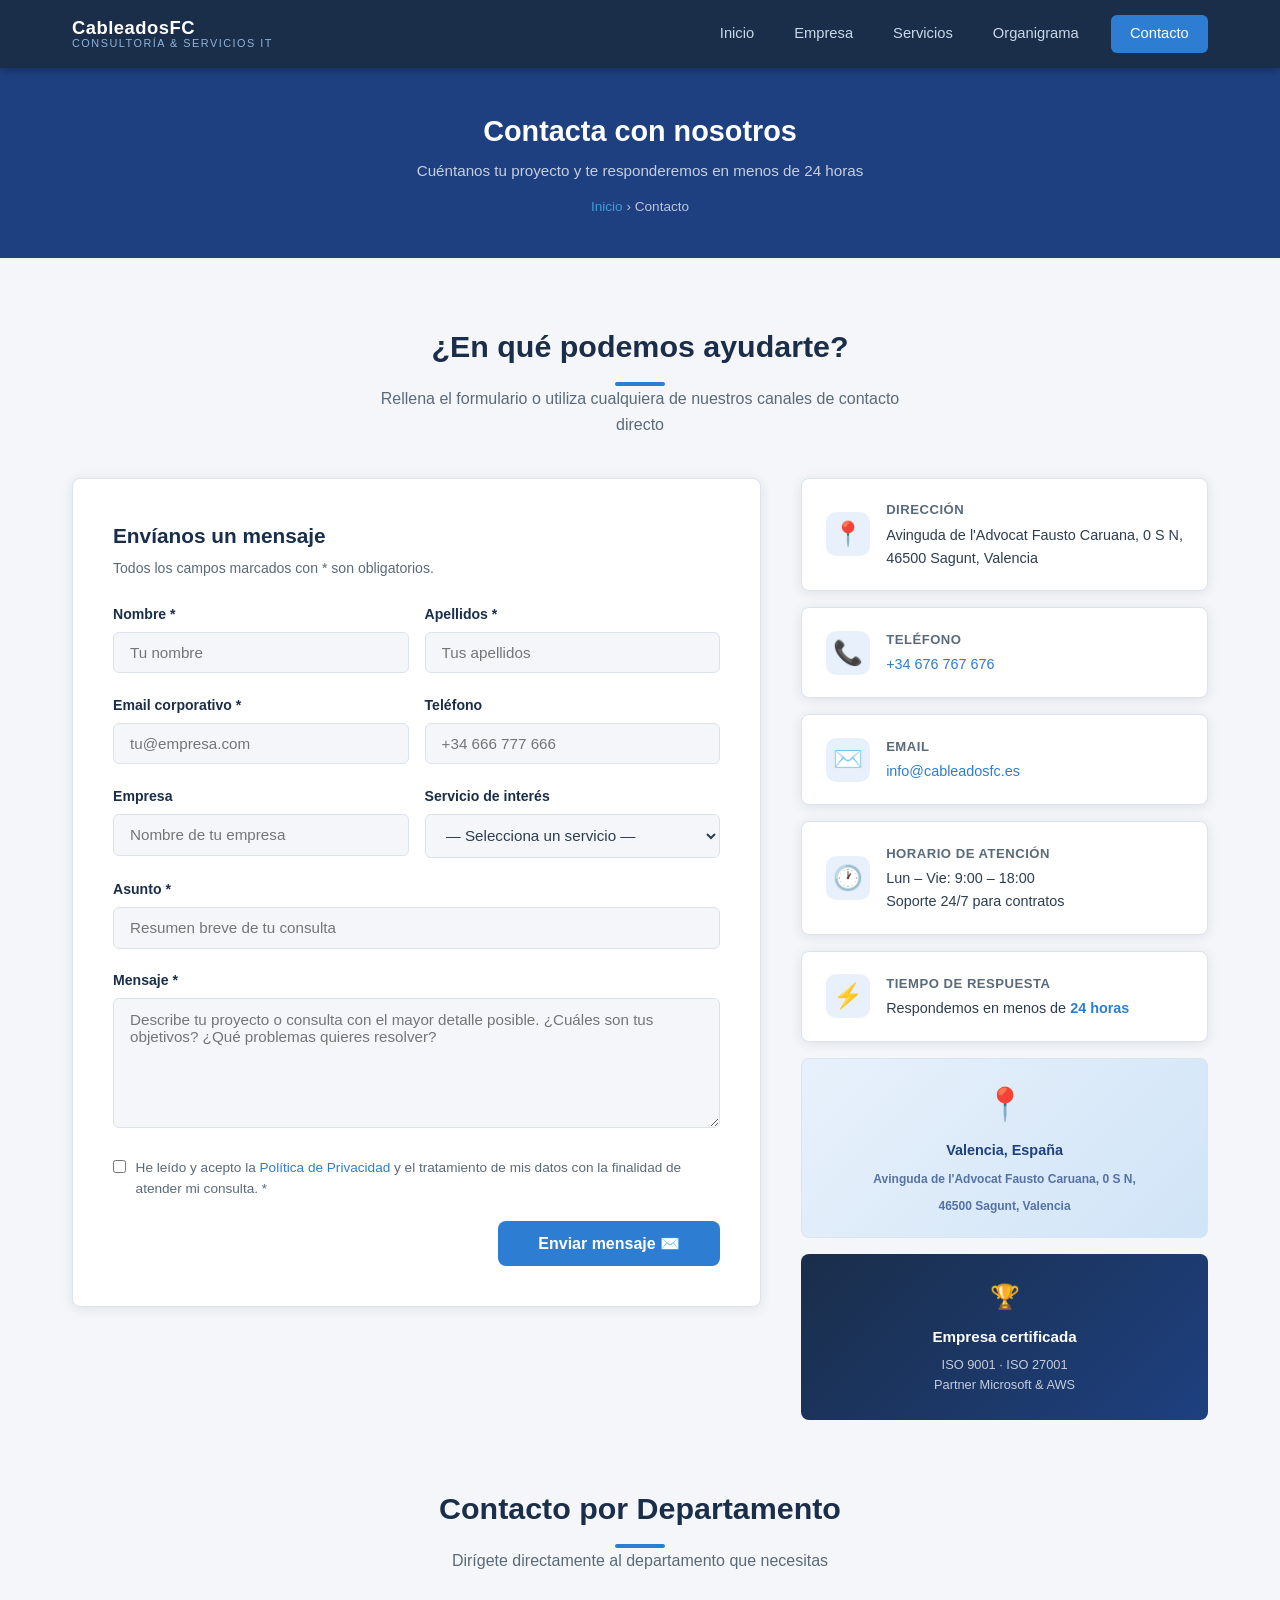
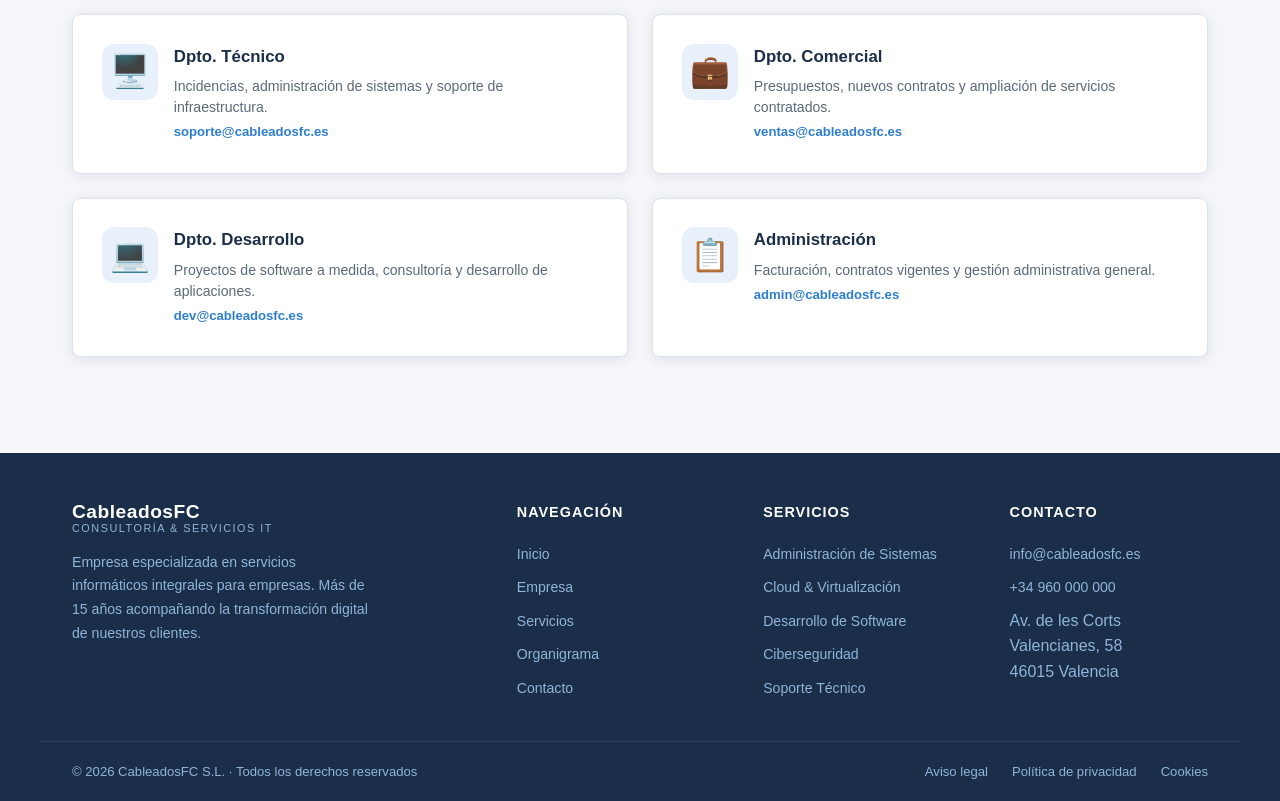
==== WEB_PI/HTML/contacto.html @ 805251ac "Web Creada" ====
<!DOCTYPE html>
<html lang="es">
<head>
  <meta charset="UTF-8">
  <meta name="viewport" content="width=device-width, initial-scale=1.0">
  <title>Contacto – CableadosFC</title>
  <meta name="description" content="Contacta con CableadosFC. Estamos aquí para ayudarte con tus necesidades tecnológicas.">
  <link rel="stylesheet" href="../CSS/styles.css">
</head>
<body>

  <header>
    <div class="header-inner">
      <a href="../index.html" class="logo">
        <div class="logo-text">
          <span class="logo-name">CableadosFC</span>
          <span class="logo-tagline">Consultoría &amp; Servicios IT</span>
        </div>
      </a>
      <nav aria-label="Navegación principal">
        <a href="../index.html">Inicio</a>
        <a href="../index.html#empresa">Empresa</a>
        <a href="../index.html#servicios">Servicios</a>
        <a href="../index.html#organigrama">Organigrama</a>
        <a href="../contacto.html" class="nav-cta active">Contacto</a>
      </nav>
    </div>
  </header>

  <div class="breadcrumb">
    <h1>Contacta con nosotros</h1>
    <p>Cuéntanos tu proyecto y te responderemos en menos de 24 horas</p>
    <div class="breadcrumb-nav">
      <a href="../index.html">Inicio</a> &rsaquo; Contacto
    </div>
  </div>

  <main>

    <section aria-labelledby="h2-contacto">
      <div class="section-header">
        <h2 id="h2-contacto">¿En qué podemos ayudarte?</h2>
        <div class="divider"></div>
        <p>Rellena el formulario o utiliza cualquiera de nuestros canales de contacto directo</p>
      </div>

      <div class="contacto-layout">

        <div class="contacto-form-wrap">
          <p class="form-title">Envíanos un mensaje</p>
          <p class="form-subtitle">Todos los campos marcados con * son obligatorios.</p>

          <form action="#" method="post" novalidate aria-label="Formulario de contacto">

            <div class="form-row">
              <div class="form-group">
                <label for="nombre">Nombre *</label>
                <input type="text" id="nombre" name="nombre" placeholder="Tu nombre" required autocomplete="given-name">
              </div>
              <div class="form-group">
                <label for="apellidos">Apellidos *</label>
                <input type="text" id="apellidos" name="apellidos" placeholder="Tus apellidos" required autocomplete="family-name">
              </div>
            </div>

            <div class="form-row">
              <div class="form-group">
                <label for="email">Email corporativo *</label>
                <input type="email" id="email" name="email" placeholder="tu@empresa.com" required autocomplete="email">
              </div>
              <div class="form-group">
                <label for="telefono">Teléfono</label>
                <input type="tel" id="telefono" name="telefono" placeholder="+34 666 777 666" autocomplete="tel">
              </div>
            </div>

            <div class="form-row">
              <div class="form-group">
                <label for="empresa">Empresa</label>
                <input type="text" id="empresa" name="empresa" placeholder="Nombre de tu empresa" autocomplete="organization">
              </div>
              <div class="form-group">
                <label for="servicio">Servicio de interés</label>
                <select id="servicio" name="servicio">
                  <option value="">— Selecciona un servicio —</option>
                  <option value="sistemas">Administración de Sistemas</option>
                  <option value="cloud">Cloud &amp; Virtualización</option>
                  <option value="desarrollo">Desarrollo de Software</option>
                  <option value="seguridad">Ciberseguridad</option>
                  <option value="bbdd">Bases de Datos</option>
                  <option value="hardware">Soporte &amp; Hardware</option>
                  <option value="otro">Otro</option>
                </select>
              </div>
            </div>

            <div class="form-group">
              <label for="asunto">Asunto *</label>
              <input type="text" id="asunto" name="asunto" placeholder="Resumen breve de tu consulta" required>
            </div>

            <div class="form-group">
              <label for="mensaje">Mensaje *</label>
              <textarea id="mensaje" name="mensaje" placeholder="Describe tu proyecto o consulta con el mayor detalle posible. ¿Cuáles son tus objetivos? ¿Qué problemas quieres resolver?" required></textarea>
            </div>

            <div class="form-group" style="display:flex;align-items:flex-start;gap:0.6rem;">
              <input type="checkbox" id="privacidad" name="privacidad" required style="width:auto;margin-top:3px;flex-shrink:0;">
              <label for="privacidad" style="font-weight:400;color:var(--texto-suave);font-size:0.85rem;margin:0;">
                He leído y acepto la <a href="../politica-privacidad.html">Política de Privacidad</a> y el tratamiento de mis datos con la finalidad de atender mi consulta. *
              </label>
            </div>

            <div class="form-submit">
              <button type="submit" class="btn btn-primary" style="font-size:1rem;padding:0.8rem 2.5rem;">
                Enviar mensaje ✉️
              </button>
            </div>

          </form>
        </div>

        <aside aria-label="Información de contacto">
          <div class="contacto-info">

            <div class="info-card">
              <div class="info-icon">📍</div>
              <div>
                <h4>Dirección</h4>
                <p>Avinguda de l'Advocat Fausto Caruana, 0 S N,<br>46500 Sagunt, Valencia</p>
              </div>
            </div>

            <div class="info-card">
              <div class="info-icon">📞</div>
              <div>
                <h4>Teléfono</h4>
                <p><a href="tel:+34676767676">+34 676 767 676</a></p>
              </div>
            </div>

            <div class="info-card">
              <div class="info-icon">✉️</div>
              <div>
                <h4>Email</h4>
                <p><a href="mailto:info@cableadosfc.es">info@cableadosfc.es</a></p>
              </div>
            </div>

            <div class="info-card">
              <div class="info-icon">🕐</div>
              <div>
                <h4>Horario de atención</h4>
                <p>Lun – Vie: 9:00 – 18:00<br>Soporte 24/7 para contratos</p>
              </div>
            </div>

            <div class="info-card">
              <div class="info-icon">⚡</div>
              <div>
                <h4>Tiempo de respuesta</h4>
                <p>Respondemos en menos de <strong style="color:var(--azul-claro);">24 horas</strong></p>
              </div>
            </div>

            <div class="mapa" role="img" aria-label="Ubicación en Valencia">
              <span>📍</span>
              <strong>Valencia, España</strong>
              <small style="opacity:0.7;">Avinguda de l'Advocat Fausto Caruana, 0 S N,</small>
              <small style="opacity:0.7;">46500 Sagunt, Valencia</small>
            </div>

            <div style="background:linear-gradient(135deg,var(--azul-oscuro),var(--azul-medio));border-radius:var(--radio);padding:1.5rem;color:white;text-align:center;">
              <p style="font-size:1.5rem;margin-bottom:0.5rem;">🏆</p>
              <strong style="font-size:0.95rem;">Empresa certificada</strong>
              <p style="font-size:0.8rem;opacity:0.75;margin-top:0.3rem;">ISO 9001 · ISO 27001<br>Partner Microsoft &amp; AWS</p>
            </div>

          </div>
        </aside>

      </div>
    </section>

    <section aria-labelledby="h2-deptos" style="padding-top:0;">
      <div class="section-header">
        <h2 id="h2-deptos">Contacto por Departamento</h2>
        <div class="divider"></div>
        <p>Dirígete directamente al departamento que necesitas</p>
      </div>
      <div class="servicios-grid">
        <article class="servicio-card">
          <div class="servicio-icon">🖥️</div>
          <div class="servicio-info">
            <h3>Dpto. Técnico</h3>
            <p>Incidencias, administración de sistemas y soporte de infraestructura.</p>
            <span class="precio"><a href="mailto:soporte@cableadosfc.es">soporte@cableadosfc.es</a></span>
          </div>
        </article>
        <article class="servicio-card">
          <div class="servicio-icon">💼</div>
          <div class="servicio-info">
            <h3>Dpto. Comercial</h3>
            <p>Presupuestos, nuevos contratos y ampliación de servicios contratados.</p>
            <span class="precio"><a href="mailto:ventas@cableadosfc.es">ventas@cableadosfc.es</a></span>
          </div>
        </article>
        <article class="servicio-card">
          <div class="servicio-icon">💻</div>
          <div class="servicio-info">
            <h3>Dpto. Desarrollo</h3>
            <p>Proyectos de software a medida, consultoría y desarrollo de aplicaciones.</p>
            <span class="precio"><a href="mailto:dev@cableadosfc.es">dev@cableadosfc.es</a></span>
          </div>
        </article>
        <article class="servicio-card">
          <div class="servicio-icon">📋</div>
          <div class="servicio-info">
            <h3>Administración</h3>
            <p>Facturación, contratos vigentes y gestión administrativa general.</p>
            <span class="precio"><a href="mailto:admin@cableadosfc.es">admin@cableadosfc.es</a></span>
          </div>
        </article>
      </div>
    </section>

  </main>

  <footer>
    <div class="footer-main">
      <div class="footer-brand">
        <div class="logo" style="margin-bottom:0;">
          <div class="logo-text">
            <span class="logo-name">CableadosFC</span>
            <span class="logo-tagline">Consultoría &amp; Servicios IT</span>
          </div>
        </div>
        <p>Empresa especializada en servicios informáticos integrales para empresas. Más de 15 años acompañando la transformación digital de nuestros clientes.</p>
      </div>
      <div class="footer-col">
        <h4>Navegación</h4>
        <ul>
          <li><a href="index.html">Inicio</a></li>
          <li><a href="index.html#empresa">Empresa</a></li>
          <li><a href="index.html#servicios">Servicios</a></li>
          <li><a href="index.html#organigrama">Organigrama</a></li>
          <li><a href="contacto.html">Contacto</a></li>
        </ul>
      </div>
      <div class="footer-col">
        <h4>Servicios</h4>
        <ul>
          <li><a href="index.html#servicios">Administración de Sistemas</a></li>
          <li><a href="index.html#servicios">Cloud &amp; Virtualización</a></li>
          <li><a href="index.html#servicios">Desarrollo de Software</a></li>
          <li><a href="index.html#servicios">Ciberseguridad</a></li>
          <li><a href="index.html#servicios">Soporte Técnico</a></li>
        </ul>
      </div>
      <div class="footer-col">
        <h4>Contacto</h4>
        <ul>
          <li><a href="mailto:info@cableadosfc.es">info@cableadosfc.es</a></li>
          <li><a href="tel:+34960000000">+34 960 000 000</a></li>
          <li>Av. de les Corts Valencianes, 58<br>46015 Valencia</li>
        </ul>
      </div>
    </div>
    <div class="footer-bottom">
      <span>&copy; 2026 CableadosFC S.L. · Todos los derechos reservados</span>
      <div style="display:flex;gap:1.5rem;">
        <a href="#">Aviso legal</a>
        <a href="#">Política de privacidad</a>
        <a href="#">Cookies</a>
      </div>
    </div>
  </footer>

</body>
</html>
---- WEB_PI/CSS/styles.css ----
/* ===== RESET & BASE ===== */
*, *::before, *::after {
  box-sizing: border-box;
  margin: 0;
  padding: 0;
}

:root {
  --azul-oscuro: #1a2e4a;
  --azul-medio: #1e4080;
  --azul-claro: #2d7dd2;
  --azul-hover: #1a5fa8;
  --gris-claro: #f4f6f9;
  --blanco: #ffffff;
  --texto: #2c3e50;
  --texto-suave: #5a6a7a;
  --borde: #dce3ec;
  --sombra: 0 2px 12px rgba(26,46,74,0.10);
  --radio: 8px;
  --font: 'Segoe UI', Tahoma, Geneva, sans-serif;
}

html { scroll-behavior: smooth; }

body {
  font-family: var(--font);
  font-size: 16px;
  color: var(--texto);
  background: var(--gris-claro);
  line-height: 1.6;
}

a { color: var(--azul-claro); text-decoration: none; transition: color .2s; }
a:hover { color: var(--azul-hover); }

img { max-width: 100%; display: block; }

/* ===== HEADER & NAV ===== */
header {
  background: var(--azul-oscuro);
  position: sticky;
  top: 0;
  z-index: 100;
  box-shadow: 0 2px 8px rgba(0,0,0,0.3);
}

.header-inner {
  max-width: 1200px;
  margin: 0 auto;
  padding: 0 2rem;
  display: flex;
  align-items: center;
  justify-content: space-between;
  height: 68px;
}

.logo {
  display: flex;
  align-items: center;
  gap: 12px;
  text-decoration: none;
}


.logo-text {
  display: flex;
  flex-direction: column;
  line-height: 1.1;
}

.logo-name {
  font-size: 1.15rem;
  font-weight: 700;
  color: var(--blanco);
  letter-spacing: 0.5px;
}

.logo-tagline {
  font-size: 0.68rem;
  color: #90b4d8;
  letter-spacing: 1.5px;
  text-transform: uppercase;
}

nav {
  display: flex;
  align-items: center;
  gap: 0.5rem;
}

nav a {
  color: #c8d8e8;
  padding: 0.45rem 1rem;
  border-radius: 6px;
  font-size: 0.92rem;
  font-weight: 500;
  transition: all .2s;
  white-space: nowrap;
}

nav a:hover, nav a.active {
  color: var(--blanco);
  background: rgba(255,255,255,0.12);
}

.nav-cta {
  background: var(--azul-claro) !important;
  color: white !important;
  padding: 0.45rem 1.2rem !important;
  margin-left: 0.5rem;
}

.nav-cta:hover {
  background: var(--azul-hover) !important;
}

/* ===== HERO / H1 ===== */
.hero {
  background: linear-gradient(135deg, var(--azul-medio) 0%, var(--azul-oscuro) 60%, #0d1f35 100%);
  color: var(--blanco);
  padding: 5rem 2rem;
  text-align: center;
  position: relative;
  overflow: hidden;
}

.hero::before {
  content: '';
  position: absolute;
  inset: 0;
  background: radial-gradient(ellipse at 70% 50%, rgba(45,125,210,0.25) 0%, transparent 60%);
}

.hero-content {
  position: relative;
  max-width: 780px;
  margin: 0 auto;
}

.hero h1 {
  font-size: clamp(1.8rem, 4vw, 2.8rem);
  font-weight: 800;
  line-height: 1.2;
  margin-bottom: 1rem;
  letter-spacing: -0.5px;
}

.hero h1 span { color: #4fc3f7; }

.hero p {
  font-size: 1.1rem;
  color: #b0cce0;
  max-width: 600px;
  margin: 0 auto 2rem;
}

.btn {
  display: inline-block;
  padding: 0.75rem 2rem;
  border-radius: 8px;
  font-weight: 600;
  font-size: 0.95rem;
  transition: all .2s;
  cursor: pointer;
  border: none;
  font-family: var(--font);
}

.btn-primary {
  background: var(--azul-claro);
  color: white;
}

.btn-primary:hover {
  background: var(--azul-hover);
  color: white;
  transform: translateY(-2px);
  box-shadow: 0 4px 16px rgba(45,125,210,0.4);
}

.btn-outline {
  background: transparent;
  color: white;
  border: 2px solid rgba(255,255,255,0.4);
  margin-left: 1rem;
}

.btn-outline:hover {
  background: rgba(255,255,255,0.1);
  color: white;
  border-color: white;
}

/* ===== LAYOUT ===== */
main {
  max-width: 1200px;
  margin: 0 auto;
  padding: 0 2rem;
}

section {
  padding: 4rem 0;
}

.section-header {
  text-align: center;
  margin-bottom: 2.5rem;
}

.section-header h2 {
  font-size: 1.9rem;
  font-weight: 700;
  color: var(--azul-oscuro);
  margin-bottom: 0.5rem;
}

.section-header p {
  color: var(--texto-suave);
  font-size: 1rem;
  max-width: 550px;
  margin: 0 auto;
}

.divider {
  width: 50px;
  height: 4px;
  background: var(--azul-claro);
  border-radius: 2px;
  margin: 0.75rem auto 0;
}

/* ===== SERVICIOS (Flexbox 2 cols) ===== */
.servicios-grid {
  display: flex;
  flex-wrap: wrap;
  gap: 1.5rem;
}

.servicio-card {
  flex: 1 1 calc(50% - 0.75rem);
  background: var(--blanco);
  border-radius: var(--radio);
  padding: 1.8rem;
  box-shadow: var(--sombra);
  border: 1px solid var(--borde);
  display: flex;
  gap: 1rem;
  align-items: flex-start;
  transition: transform .2s, box-shadow .2s;
}

.servicio-card:hover {
  transform: translateY(-4px);
  box-shadow: 0 8px 24px rgba(26,46,74,0.15);
}

.servicio-icon {
  font-size: 2rem;
  width: 56px;
  height: 56px;
  background: #e8f1fb;
  border-radius: 12px;
  display: flex;
  align-items: center;
  justify-content: center;
  flex-shrink: 0;
}

.servicio-info h3 {
  font-size: 1.05rem;
  font-weight: 700;
  color: var(--azul-oscuro);
  margin-bottom: 0.35rem;
}

.servicio-info p {
  font-size: 0.88rem;
  color: var(--texto-suave);
  line-height: 1.5;
}

.servicio-info .precio {
  margin-top: 0.5rem;
  font-size: 0.82rem;
  font-weight: 600;
  color: var(--azul-claro);
}

/* ===== ORGANIGRAMA ===== */
#organigrama {
  background: var(--blanco);
  border-radius: var(--radio);
  padding: 2.5rem;
  box-shadow: var(--sombra);
  border: 1px solid var(--borde);
}

.org-tree {
  display: flex;
  flex-direction: column;
  align-items: center;
  gap: 0;
}

.org-level {
  display: flex;
  justify-content: center;
  gap: 1.5rem;
  position: relative;
  width: 100%;
}

.org-level::before {
  content: '';
  position: absolute;
  top: 0;
  left: 50%;
  transform: translateX(-50%);
  width: 2px;
  height: 30px;
  background: var(--borde);
  top: -30px;
}

.org-level:first-child::before { display: none; }

.org-connector {
  height: 30px;
  display: flex;
  align-items: center;
  justify-content: center;
  position: relative;
}

.org-connector::before {
  content: '';
  width: 2px;
  height: 100%;
  background: var(--borde);
}

.org-row-connector {
  height: 30px;
  position: relative;
  display: flex;
  align-items: flex-start;
}

.org-node {
  background: var(--azul-oscuro);
  color: white;
  border-radius: 8px;
  padding: 0.7rem 1.4rem;
  text-align: center;
  min-width: 140px;
  position: relative;
}

.org-node.secondary {
  background: var(--azul-medio);
  font-size: 0.9rem;
}

.org-node.tertiary {
  background: var(--azul-claro);
  font-size: 0.85rem;
  min-width: 120px;
}

.org-node strong {
  display: block;
  font-size: 0.85rem;
  font-weight: 700;
}

.org-node span {
  font-size: 0.75rem;
  opacity: 0.8;
}

/* Custom org chart layout */
.org-chart {
  display: flex;
  flex-direction: column;
  align-items: center;
  gap: 0;
  overflow-x: auto;
  padding: 1rem 0;
}

.org-top { margin-bottom: 0; }

.org-line-v {
  width: 2px;
  height: 28px;
  background: var(--borde);
  margin: 0 auto;
}

.org-line-h-wrap {
  display: flex;
  align-items: flex-start;
  position: relative;
  justify-content: center;
}

.org-line-h-wrap::before {
  content: '';
  position: absolute;
  top: 0;
  left: calc(12.5% + 1px);
  right: calc(12.5% + 1px);
  height: 2px;
  background: var(--borde);
}

.org-branch {
  display: flex;
  flex-direction: column;
  align-items: center;
  flex: 1;
}

.org-branch .org-line-v { height: 20px; }

/* ===== EMPRESA INFO ===== */
.empresa-grid {
  display: flex;
  gap: 2rem;
  align-items: stretch;
}

.empresa-desc {
  flex: 2;
  background: var(--blanco);
  border-radius: var(--radio);
  padding: 2rem;
  box-shadow: var(--sombra);
  border: 1px solid var(--borde);
}

.empresa-stats {
  flex: 1;
  display: flex;
  flex-direction: column;
  gap: 1rem;
}

.stat-card {
  background: var(--azul-oscuro);
  color: white;
  border-radius: var(--radio);
  padding: 1.5rem;
  text-align: center;
}

.stat-number {
  font-size: 2rem;
  font-weight: 800;
  color: #4fc3f7;
  display: block;
}

.stat-label {
  font-size: 0.82rem;
  opacity: 0.8;
}

.empresa-desc h2 {
  color: var(--azul-oscuro);
  font-size: 1.5rem;
  margin-bottom: 1rem;
  font-weight: 700;
}

.empresa-desc p {
  color: var(--texto-suave);
  margin-bottom: 0.8rem;
  line-height: 1.7;
}

/* ===== CONTACTO PAGE ===== */
.contacto-layout {
  display: flex;
  gap: 2.5rem;
  align-items: flex-start;
}

.contacto-form-wrap {
  flex: 3;
  background: var(--blanco);
  border-radius: var(--radio);
  padding: 2.5rem;
  box-shadow: var(--sombra);
  border: 1px solid var(--borde);
}

.contacto-info {
  flex: 1.5;
  display: flex;
  flex-direction: column;
  gap: 1rem;
}

.info-card {
  background: var(--blanco);
  border-radius: var(--radio);
  padding: 1.3rem 1.5rem;
  box-shadow: var(--sombra);
  border: 1px solid var(--borde);
  display: flex;
  align-items: center;
  gap: 1rem;
}

.info-icon {
  font-size: 1.5rem;
  width: 44px;
  height: 44px;
  background: #e8f1fb;
  border-radius: 10px;
  display: flex;
  align-items: center;
  justify-content: center;
  flex-shrink: 0;
}

.info-card h4 {
  font-size: 0.82rem;
  font-weight: 600;
  color: var(--texto-suave);
  text-transform: uppercase;
  letter-spacing: 0.5px;
  margin-bottom: 0.2rem;
}

.info-card p {
  font-size: 0.9rem;
  color: var(--texto);
  font-weight: 500;
}

/* ===== FORM ===== */
.form-group {
  margin-bottom: 1.3rem;
}

.form-group label {
  display: block;
  font-size: 0.88rem;
  font-weight: 600;
  color: var(--azul-oscuro);
  margin-bottom: 0.4rem;
}

.form-group input,
.form-group textarea,
.form-group select {
  width: 100%;
  padding: 0.7rem 1rem;
  border: 1.5px solid var(--borde);
  border-radius: 6px;
  font-family: var(--font);
  font-size: 0.95rem;
  color: var(--texto);
  background: var(--gris-claro);
  transition: border-color .2s, box-shadow .2s;
  outline: none;
}

.form-group input:focus,
.form-group textarea:focus,
.form-group select:focus {
  border-color: var(--azul-claro);
  box-shadow: 0 0 0 3px rgba(45,125,210,0.15);
  background: white;
}

.form-group textarea { resize: vertical; min-height: 130px; }

.form-row { display: flex; gap: 1rem; }
.form-row .form-group { flex: 1; }

.form-submit { text-align: right; margin-top: 0.5rem; }

.form-title {
  font-size: 1.3rem;
  font-weight: 700;
  color: var(--azul-oscuro);
  margin-bottom: 0.3rem;
}

.form-subtitle {
  font-size: 0.88rem;
  color: var(--texto-suave);
  margin-bottom: 1.5rem;
}

/* ===== MAPA PLACEHOLDER ===== */
.mapa {
  background: linear-gradient(135deg, #e8f1fb, #d0e4f7);
  border-radius: var(--radio);
  height: 180px;
  display: flex;
  align-items: center;
  justify-content: center;
  flex-direction: column;
  gap: 0.5rem;
  color: var(--azul-medio);
  font-weight: 600;
  font-size: 0.9rem;
  border: 1px solid var(--borde);
}

.mapa span { font-size: 2rem; }

/* ===== FOOTER ===== */
footer {
  background: var(--azul-oscuro);
  color: #90b4d8;
  margin-top: 2rem;
}

.footer-main {
  max-width: 1200px;
  margin: 0 auto;
  padding: 3rem 2rem 2rem;
  display: flex;
  gap: 3rem;
  flex-wrap: wrap;
}

.footer-brand { flex: 2; }
.footer-col { flex: 1; min-width: 150px; }

.footer-brand .logo-name { font-size: 1.2rem; }
.footer-brand p {
  margin-top: 1rem;
  font-size: 0.88rem;
  line-height: 1.7;
  max-width: 300px;
}

.footer-col h4 {
  color: var(--blanco);
  font-size: 0.9rem;
  font-weight: 700;
  text-transform: uppercase;
  letter-spacing: 1px;
  margin-bottom: 1rem;
}

.footer-col ul { list-style: none; }
.footer-col ul li { margin-bottom: 0.5rem; }
.footer-col ul li a {
  color: #90b4d8;
  font-size: 0.88rem;
  transition: color .2s;
}
.footer-col ul li a:hover { color: var(--blanco); }

.footer-bottom {
  border-top: 1px solid rgba(255,255,255,0.08);
  padding: 1.2rem 2rem;
  max-width: 1200px;
  margin: 0 auto;
  display: flex;
  justify-content: space-between;
  align-items: center;
  font-size: 0.82rem;
  flex-wrap: wrap;
  gap: 0.5rem;
}

.footer-bottom a { color: #90b4d8; }
.footer-bottom a:hover { color: white; }

/* ===== BREADCRUMB (contacto) ===== */
.breadcrumb {
  background: var(--azul-medio);
  padding: 2.5rem 2rem;
  color: white;
  text-align: center;
}

.breadcrumb h1 { font-size: 1.8rem; font-weight: 700; }
.breadcrumb p { opacity: 0.75; margin-top: 0.3rem; font-size: 0.95rem; }
.breadcrumb-nav {
  margin-top: 0.8rem;
  font-size: 0.85rem;
  opacity: 0.7;
}
.breadcrumb-nav a { color: #4fc3f7; }
.breadcrumb-nav a:hover { color: white; }

/* ===== BADGE ===== */
.badge {
  display: inline-block;
  background: rgba(45,125,210,0.15);
  color: var(--azul-claro);
  font-size: 0.75rem;
  font-weight: 700;
  padding: 0.2rem 0.65rem;
  border-radius: 20px;
  letter-spacing: 0.5px;
  text-transform: uppercase;
  margin-bottom: 0.8rem;
}

/* ===== RESPONSIVE ===== */
@media (max-width: 900px) {
  .empresa-grid { flex-direction: column; }
  .empresa-stats { flex-direction: row; }
  .contacto-layout { flex-direction: column; }
}

@media (max-width: 768px) {
  .header-inner { padding: 0 1rem; }
  .logo-tagline { display: none; }

  nav a { padding: 0.4rem 0.6rem; font-size: 0.82rem; }

  .hero { padding: 3rem 1.5rem; }
  .btn-outline { display: none; }

  main { padding: 0 1rem; }
  section { padding: 2.5rem 0; }

  .servicio-card { flex: 1 1 100%; }
  .form-row { flex-direction: column; gap: 0; }
  .empresa-stats { flex-direction: column; }

  .footer-main { flex-direction: column; gap: 1.5rem; }
  .footer-bottom { flex-direction: column; text-align: center; }
}

@media (max-width: 480px) {
  nav { gap: 0.2rem; }
  nav a:not(.nav-cta) { display: none; }
  .org-node { min-width: 90px; padding: 0.5rem 0.8rem; font-size: 0.78rem; }
}
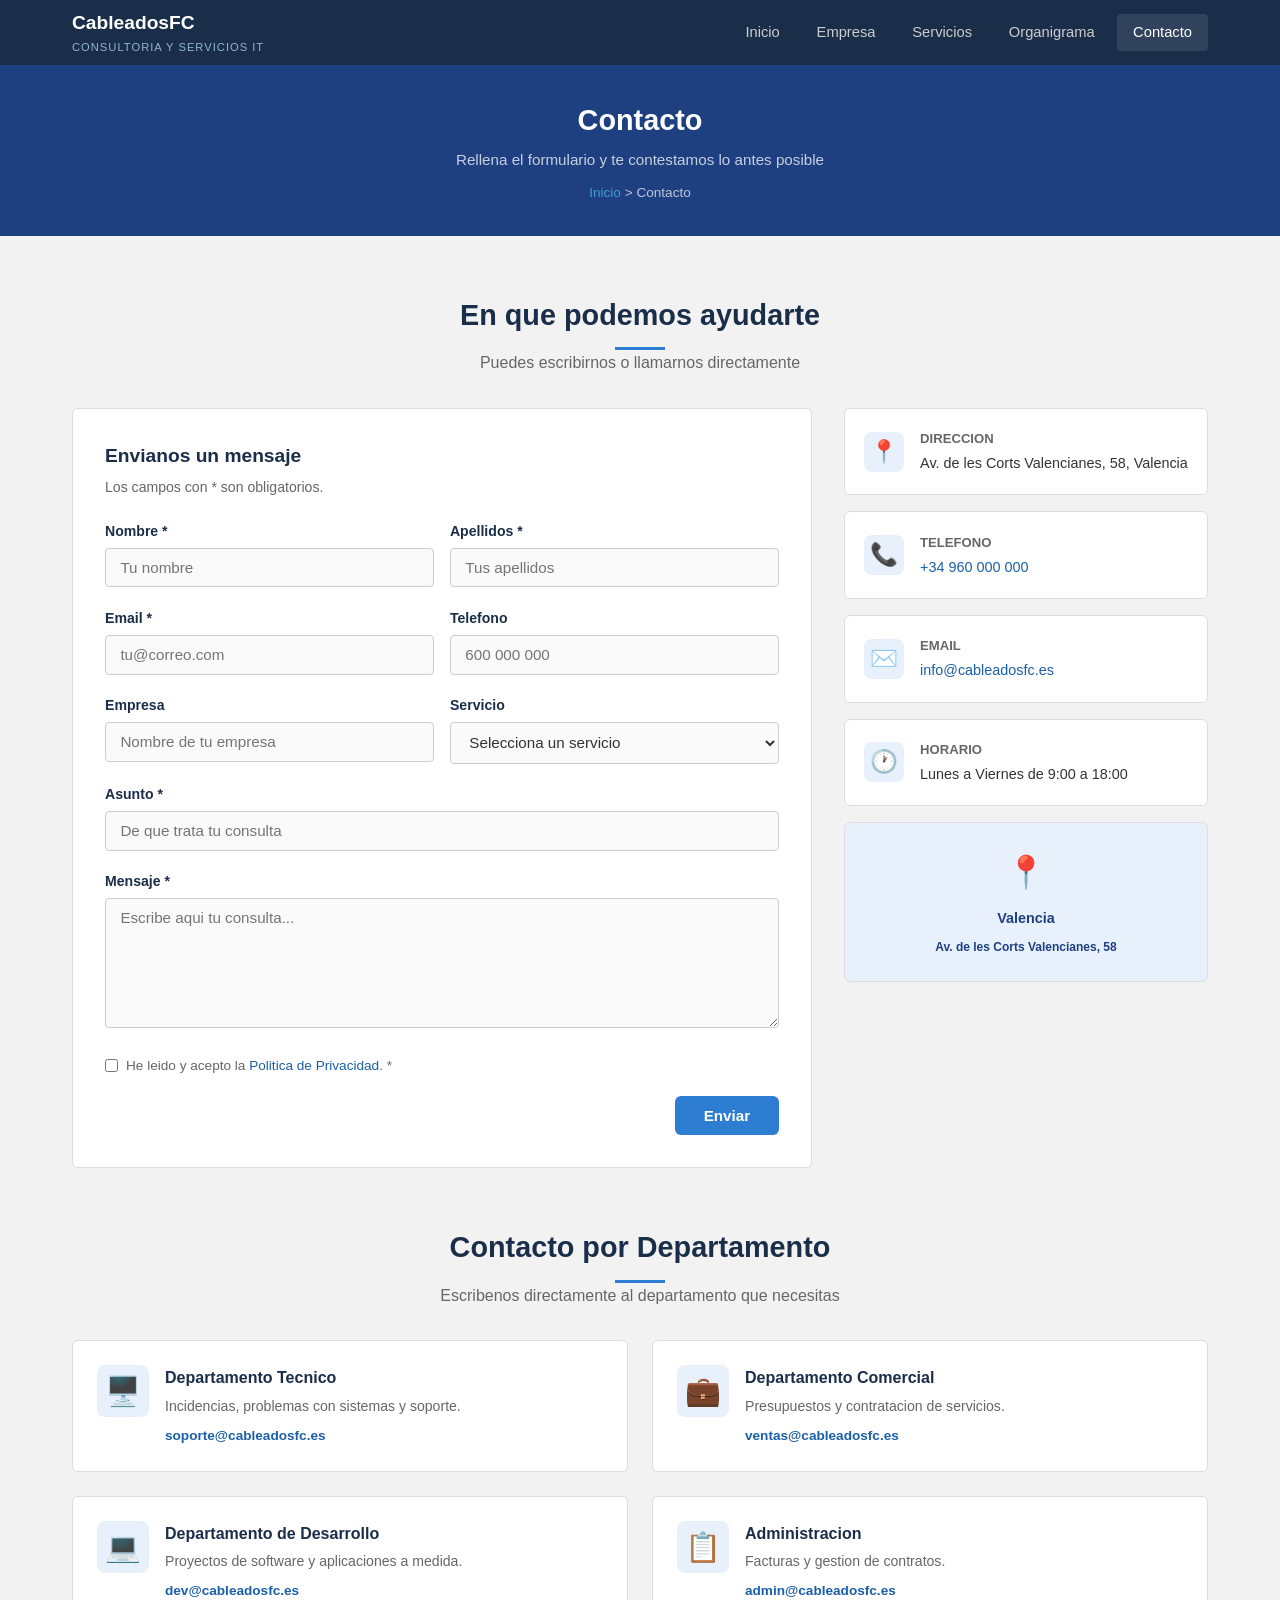
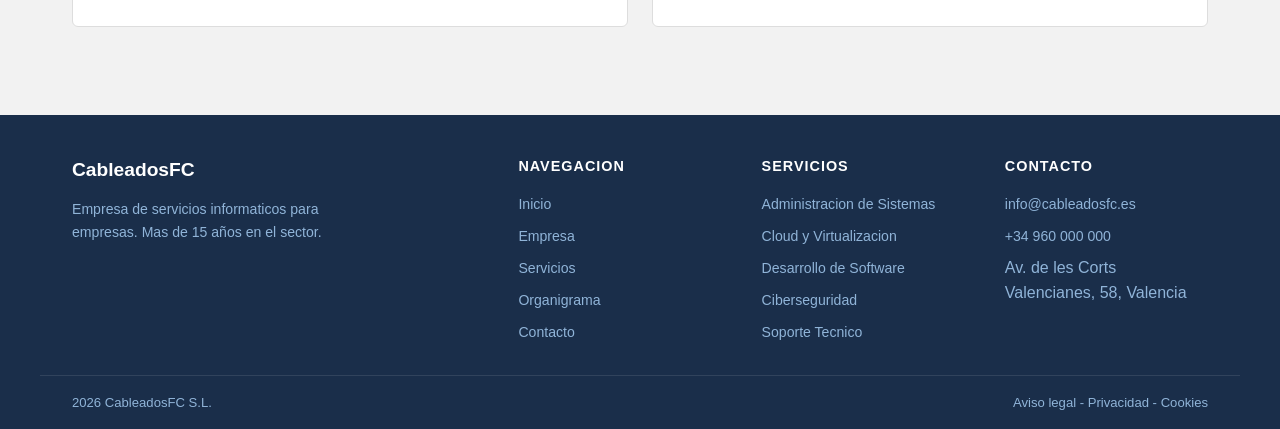
==== commit eb840d3a: "Cambios en la Web" ====
--- a/WEB_PI/HTML/contacto.html
+++ b/WEB_PI/HTML/contacto.html
@@ -3,8 +3,7 @@
 <head>
   <meta charset="UTF-8">
   <meta name="viewport" content="width=device-width, initial-scale=1.0">
-  <title>Contacto – CableadosFC</title>
-  <meta name="description" content="Contacta con CableadosFC. Estamos aquí para ayudarte con tus necesidades tecnológicas.">
+  <title>Contacto - CableadosFC</title>
   <link rel="stylesheet" href="../CSS/styles.css">
 </head>
 <body>
@@ -12,83 +11,81 @@
   <header>
     <div class="header-inner">
       <a href="../index.html" class="logo">
-        <div class="logo-text">
-          <span class="logo-name">CableadosFC</span>
-          <span class="logo-tagline">Consultoría &amp; Servicios IT</span>
-        </div>
+        <span class="logo-name">CableadosFC</span>
+        <span class="logo-tagline">Consultoria y Servicios IT</span>
       </a>
-      <nav aria-label="Navegación principal">
+      <nav>
         <a href="../index.html">Inicio</a>
         <a href="../index.html#empresa">Empresa</a>
         <a href="../index.html#servicios">Servicios</a>
         <a href="../index.html#organigrama">Organigrama</a>
-        <a href="../contacto.html" class="nav-cta active">Contacto</a>
+        <a href="contacto.html" class="nav-cta active">Contacto</a>
       </nav>
     </div>
   </header>
 
   <div class="breadcrumb">
-    <h1>Contacta con nosotros</h1>
-    <p>Cuéntanos tu proyecto y te responderemos en menos de 24 horas</p>
+    <h1>Contacto</h1>
+    <p>Rellena el formulario y te contestamos lo antes posible</p>
     <div class="breadcrumb-nav">
-      <a href="../index.html">Inicio</a> &rsaquo; Contacto
+      <a href="../index.html">Inicio</a> > Contacto
     </div>
   </div>
 
   <main>
 
-    <section aria-labelledby="h2-contacto">
+    <section>
       <div class="section-header">
-        <h2 id="h2-contacto">¿En qué podemos ayudarte?</h2>
+        <h2>En que podemos ayudarte</h2>
         <div class="divider"></div>
-        <p>Rellena el formulario o utiliza cualquiera de nuestros canales de contacto directo</p>
+        <p>Puedes escribirnos o llamarnos directamente</p>
       </div>
 
       <div class="contacto-layout">
 
         <div class="contacto-form-wrap">
-          <p class="form-title">Envíanos un mensaje</p>
-          <p class="form-subtitle">Todos los campos marcados con * son obligatorios.</p>
-
-          <form action="#" method="post" novalidate aria-label="Formulario de contacto">
+          <p class="form-title">Envianos un mensaje</p>
+          <p class="form-subtitle">Los campos con * son obligatorios.</p>
+
+          <form action="#" method="post">
 
             <div class="form-row">
               <div class="form-group">
                 <label for="nombre">Nombre *</label>
-                <input type="text" id="nombre" name="nombre" placeholder="Tu nombre" required autocomplete="given-name">
+                <input type="text" id="nombre" name="nombre" placeholder="Tu nombre" required>
               </div>
               <div class="form-group">
                 <label for="apellidos">Apellidos *</label>
-                <input type="text" id="apellidos" name="apellidos" placeholder="Tus apellidos" required autocomplete="family-name">
+                <input type="text" id="apellidos" name="apellidos" placeholder="Tus apellidos" required>
               </div>
             </div>
 
             <div class="form-row">
               <div class="form-group">
-                <label for="email">Email corporativo *</label>
-                <input type="email" id="email" name="email" placeholder="tu@empresa.com" required autocomplete="email">
-              </div>
-              <div class="form-group">
-                <label for="telefono">Teléfono</label>
-                <input type="tel" id="telefono" name="telefono" placeholder="+34 666 777 666" autocomplete="tel">
+                <label for="email">Email *</label>
+                <input type="email" id="email" name="email" placeholder="tu@correo.com" required>
+              </div>
+              <div class="form-group">
+                <label for="telefono">Telefono</label>
+                <input type="tel" id="telefono" name="telefono" placeholder="600 000 000">
               </div>
             </div>
 
             <div class="form-row">
               <div class="form-group">
                 <label for="empresa">Empresa</label>
-                <input type="text" id="empresa" name="empresa" placeholder="Nombre de tu empresa" autocomplete="organization">
-              </div>
-              <div class="form-group">
-                <label for="servicio">Servicio de interés</label>
+                <input type="text" id="empresa" name="empresa" placeholder="Nombre de tu empresa">
+              </div>
+              <div class="form-group">
+                <label for="servicio">Servicio</label>
                 <select id="servicio" name="servicio">
-                  <option value="">— Selecciona un servicio —</option>
-                  <option value="sistemas">Administración de Sistemas</option>
-                  <option value="cloud">Cloud &amp; Virtualización</option>
+                  <option value="">Selecciona un servicio</option>
+                  <option value="sistemas">Administracion de Sistemas</option>
+                  <option value="cloud">Cloud y Virtualizacion</option>
                   <option value="desarrollo">Desarrollo de Software</option>
                   <option value="seguridad">Ciberseguridad</option>
                   <option value="bbdd">Bases de Datos</option>
-                  <option value="hardware">Soporte &amp; Hardware</option>
+                  <option value="hardware">Soporte Tecnico</option>
                   <option value="otro">Otro</option>
                 </select>
               </div>
@@ -96,46 +93,44 @@
 
             <div class="form-group">
               <label for="asunto">Asunto *</label>
-              <input type="text" id="asunto" name="asunto" placeholder="Resumen breve de tu consulta" required>
+              <input type="text" id="asunto" name="asunto" placeholder="De que trata tu consulta" required>
             </div>
 
             <div class="form-group">
               <label for="mensaje">Mensaje *</label>
-              <textarea id="mensaje" name="mensaje" placeholder="Describe tu proyecto o consulta con el mayor detalle posible. ¿Cuáles son tus objetivos? ¿Qué problemas quieres resolver?" required></textarea>
-            </div>
-
-            <div class="form-group" style="display:flex;align-items:flex-start;gap:0.6rem;">
-              <input type="checkbox" id="privacidad" name="privacidad" required style="width:auto;margin-top:3px;flex-shrink:0;">
-              <label for="privacidad" style="font-weight:400;color:var(--texto-suave);font-size:0.85rem;margin:0;">
-                He leído y acepto la <a href="../politica-privacidad.html">Política de Privacidad</a> y el tratamiento de mis datos con la finalidad de atender mi consulta. *
+              <textarea id="mensaje" name="mensaje" placeholder="Escribe aqui tu consulta..." required></textarea>
+            </div>
+
+            <div class="form-group" style="display:flex; align-items:flex-start; gap:0.5rem;">
+              <input type="checkbox" id="privacidad" name="privacidad" required style="width:auto; margin-top:4px;">
+              <label for="privacidad" style="font-weight:normal; color:#666; font-size:0.85rem; margin:0;">
+                He leido y acepto la <a href="../politica-privacidad.html">Politica de Privacidad</a>. *
               </label>
             </div>
 
             <div class="form-submit">
-              <button type="submit" class="btn btn-primary" style="font-size:1rem;padding:0.8rem 2.5rem;">
-                Enviar mensaje ✉️
-              </button>
+              <button type="submit" class="btn btn-primary">Enviar</button>
             </div>
 
           </form>
         </div>
 
-        <aside aria-label="Información de contacto">
+        <aside>
           <div class="contacto-info">
 
             <div class="info-card">
               <div class="info-icon">📍</div>
               <div>
-                <h4>Dirección</h4>
-                <p>Avinguda de l'Advocat Fausto Caruana, 0 S N,<br>46500 Sagunt, Valencia</p>
+                <h4>Direccion</h4>
+                <p>Av. de les Corts Valencianes, 58, Valencia</p>
               </div>
             </div>
 
             <div class="info-card">
               <div class="info-icon">📞</div>
               <div>
-                <h4>Teléfono</h4>
-                <p><a href="tel:+34676767676">+34 676 767 676</a></p>
+                <h4>Telefono</h4>
+                <p><a href="tel:+34960000000">+34 960 000 000</a></p>
               </div>
             </div>
 
@@ -150,30 +145,15 @@
             <div class="info-card">
               <div class="info-icon">🕐</div>
               <div>
-                <h4>Horario de atención</h4>
-                <p>Lun – Vie: 9:00 – 18:00<br>Soporte 24/7 para contratos</p>
-              </div>
-            </div>
-
-            <div class="info-card">
-              <div class="info-icon">⚡</div>
-              <div>
-                <h4>Tiempo de respuesta</h4>
-                <p>Respondemos en menos de <strong style="color:var(--azul-claro);">24 horas</strong></p>
-              </div>
-            </div>
-
-            <div class="mapa" role="img" aria-label="Ubicación en Valencia">
+                <h4>Horario</h4>
+                <p>Lunes a Viernes de 9:00 a 18:00</p>
+              </div>
+            </div>
+
+            <div class="mapa">
               <span>📍</span>
-              <strong>Valencia, España</strong>
-              <small style="opacity:0.7;">Avinguda de l'Advocat Fausto Caruana, 0 S N,</small>
-              <small style="opacity:0.7;">46500 Sagunt, Valencia</small>
-            </div>
-
-            <div style="background:linear-gradient(135deg,var(--azul-oscuro),var(--azul-medio));border-radius:var(--radio);padding:1.5rem;color:white;text-align:center;">
-              <p style="font-size:1.5rem;margin-bottom:0.5rem;">🏆</p>
-              <strong style="font-size:0.95rem;">Empresa certificada</strong>
-              <p style="font-size:0.8rem;opacity:0.75;margin-top:0.3rem;">ISO 9001 · ISO 27001<br>Partner Microsoft &amp; AWS</p>
+              <strong>Valencia</strong>
+              <small>Av. de les Corts Valencianes, 58</small>
             </div>
 
           </div>
@@ -182,42 +162,42 @@
       </div>
     </section>
 
-    <section aria-labelledby="h2-deptos" style="padding-top:0;">
+    <section style="padding-top:0;">
       <div class="section-header">
-        <h2 id="h2-deptos">Contacto por Departamento</h2>
+        <h2>Contacto por Departamento</h2>
         <div class="divider"></div>
-        <p>Dirígete directamente al departamento que necesitas</p>
+        <p>Escribenos directamente al departamento que necesitas</p>
       </div>
       <div class="servicios-grid">
         <article class="servicio-card">
           <div class="servicio-icon">🖥️</div>
           <div class="servicio-info">
-            <h3>Dpto. Técnico</h3>
-            <p>Incidencias, administración de sistemas y soporte de infraestructura.</p>
+            <h3>Departamento Tecnico</h3>
+            <p>Incidencias, problemas con sistemas y soporte.</p>
             <span class="precio"><a href="mailto:soporte@cableadosfc.es">soporte@cableadosfc.es</a></span>
           </div>
         </article>
         <article class="servicio-card">
           <div class="servicio-icon">💼</div>
           <div class="servicio-info">
-            <h3>Dpto. Comercial</h3>
-            <p>Presupuestos, nuevos contratos y ampliación de servicios contratados.</p>
+            <h3>Departamento Comercial</h3>
+            <p>Presupuestos y contratacion de servicios.</p>
             <span class="precio"><a href="mailto:ventas@cableadosfc.es">ventas@cableadosfc.es</a></span>
           </div>
         </article>
         <article class="servicio-card">
           <div class="servicio-icon">💻</div>
           <div class="servicio-info">
-            <h3>Dpto. Desarrollo</h3>
-            <p>Proyectos de software a medida, consultoría y desarrollo de aplicaciones.</p>
+            <h3>Departamento de Desarrollo</h3>
+            <p>Proyectos de software y aplicaciones a medida.</p>
             <span class="precio"><a href="mailto:dev@cableadosfc.es">dev@cableadosfc.es</a></span>
           </div>
         </article>
         <article class="servicio-card">
           <div class="servicio-icon">📋</div>
           <div class="servicio-info">
-            <h3>Administración</h3>
-            <p>Facturación, contratos vigentes y gestión administrativa general.</p>
+            <h3>Administracion</h3>
+            <p>Facturas y gestion de contratos.</p>
             <span class="precio"><a href="mailto:admin@cableadosfc.es">admin@cableadosfc.es</a></span>
           </div>
         </article>
@@ -229,32 +209,27 @@
   <footer>
     <div class="footer-main">
       <div class="footer-brand">
-        <div class="logo" style="margin-bottom:0;">
-          <div class="logo-text">
-            <span class="logo-name">CableadosFC</span>
-            <span class="logo-tagline">Consultoría &amp; Servicios IT</span>
-          </div>
-        </div>
-        <p>Empresa especializada en servicios informáticos integrales para empresas. Más de 15 años acompañando la transformación digital de nuestros clientes.</p>
+        <span class="logo-name">CableadosFC</span>
+        <p>Empresa de servicios informaticos para empresas. Mas de 15 años en el sector.</p>
       </div>
       <div class="footer-col">
-        <h4>Navegación</h4>
+        <h4>Navegacion</h4>
         <ul>
-          <li><a href="index.html">Inicio</a></li>
-          <li><a href="index.html#empresa">Empresa</a></li>
-          <li><a href="index.html#servicios">Servicios</a></li>
-          <li><a href="index.html#organigrama">Organigrama</a></li>
+          <li><a href="../index.html">Inicio</a></li>
+          <li><a href="../index.html#empresa">Empresa</a></li>
+          <li><a href="../index.html#servicios">Servicios</a></li>
+          <li><a href="../index.html#organigrama">Organigrama</a></li>
           <li><a href="contacto.html">Contacto</a></li>
         </ul>
       </div>
       <div class="footer-col">
         <h4>Servicios</h4>
         <ul>
-          <li><a href="index.html#servicios">Administración de Sistemas</a></li>
-          <li><a href="index.html#servicios">Cloud &amp; Virtualización</a></li>
-          <li><a href="index.html#servicios">Desarrollo de Software</a></li>
-          <li><a href="index.html#servicios">Ciberseguridad</a></li>
-          <li><a href="index.html#servicios">Soporte Técnico</a></li>
+          <li><a href="../index.html#servicios">Administracion de Sistemas</a></li>
+          <li><a href="../index.html#servicios">Cloud y Virtualizacion</a></li>
+          <li><a href="../index.html#servicios">Desarrollo de Software</a></li>
+          <li><a href="../index.html#servicios">Ciberseguridad</a></li>
+          <li><a href="../index.html#servicios">Soporte Tecnico</a></li>
         </ul>
       </div>
       <div class="footer-col">
@@ -262,15 +237,15 @@
         <ul>
           <li><a href="mailto:info@cableadosfc.es">info@cableadosfc.es</a></li>
           <li><a href="tel:+34960000000">+34 960 000 000</a></li>
-          <li>Av. de les Corts Valencianes, 58<br>46015 Valencia</li>
+          <li>Av. de les Corts Valencianes, 58, Valencia</li>
         </ul>
       </div>
     </div>
     <div class="footer-bottom">
-      <span>&copy; 2026 CableadosFC S.L. · Todos los derechos reservados</span>
-      <div style="display:flex;gap:1.5rem;">
-        <a href="#">Aviso legal</a>
-        <a href="#">Política de privacidad</a>
+      <span>2026 CableadosFC S.L.</span>
+      <div>
+        <a href="#">Aviso legal</a> -
+        <a href="#">Privacidad</a> -
         <a href="#">Cookies</a>
       </div>
     </div>
--- a/WEB_PI/CSS/styles.css
+++ b/WEB_PI/CSS/styles.css
@@ -1,47 +1,35 @@
-/* ===== RESET & BASE ===== */
-*, *::before, *::after {
+* {
   box-sizing: border-box;
   margin: 0;
   padding: 0;
 }
 
-:root {
-  --azul-oscuro: #1a2e4a;
-  --azul-medio: #1e4080;
-  --azul-claro: #2d7dd2;
-  --azul-hover: #1a5fa8;
-  --gris-claro: #f4f6f9;
-  --blanco: #ffffff;
-  --texto: #2c3e50;
-  --texto-suave: #5a6a7a;
-  --borde: #dce3ec;
-  --sombra: 0 2px 12px rgba(26,46,74,0.10);
-  --radio: 8px;
-  --font: 'Segoe UI', Tahoma, Geneva, sans-serif;
-}
-
-html { scroll-behavior: smooth; }
-
 body {
-  font-family: var(--font);
+  font-family: Arial, sans-serif;
   font-size: 16px;
-  color: var(--texto);
-  background: var(--gris-claro);
+  color: #333;
+  background: #f2f2f2;
   line-height: 1.6;
 }
 
-a { color: var(--azul-claro); text-decoration: none; transition: color .2s; }
-a:hover { color: var(--azul-hover); }
-
-img { max-width: 100%; display: block; }
-
-/* ===== HEADER & NAV ===== */
+a {
+  color: #1a5fa8;
+  text-decoration: none;
+}
+
+a:hover {
+  text-decoration: underline;
+}
+
+img {
+  max-width: 100%;
+}
+
 header {
-  background: var(--azul-oscuro);
+  background: #1a2e4a;
   position: sticky;
   top: 0;
   z-index: 100;
-  box-shadow: 0 2px 8px rgba(0,0,0,0.3);
 }
 
 .header-inner {
@@ -51,35 +39,25 @@
   display: flex;
   align-items: center;
   justify-content: space-between;
-  height: 68px;
+  height: 65px;
 }
 
 .logo {
-  display: flex;
-  align-items: center;
-  gap: 12px;
   text-decoration: none;
 }
 
-
-.logo-text {
-  display: flex;
-  flex-direction: column;
-  line-height: 1.1;
-}
-
 .logo-name {
-  font-size: 1.15rem;
-  font-weight: 700;
-  color: var(--blanco);
-  letter-spacing: 0.5px;
+  font-size: 1.2rem;
+  font-weight: bold;
+  color: #fff;
 }
 
 .logo-tagline {
-  font-size: 0.68rem;
+  font-size: 0.7rem;
   color: #90b4d8;
-  letter-spacing: 1.5px;
+  display: block;
   text-transform: uppercase;
+  letter-spacing: 1px;
 }
 
 nav {
@@ -89,109 +67,94 @@
 }
 
 nav a {
-  color: #c8d8e8;
-  padding: 0.45rem 1rem;
-  border-radius: 6px;
+  color: #ccc;
+  padding: 0.4rem 0.9rem;
+  border-radius: 4px;
   font-size: 0.92rem;
-  font-weight: 500;
-  transition: all .2s;
-  white-space: nowrap;
+  text-decoration: none;
 }
 
 nav a:hover, nav a.active {
-  color: var(--blanco);
-  background: rgba(255,255,255,0.12);
+  color: #fff;
+  background: rgba(255,255,255,0.1);
+  text-decoration: none;
 }
 
 .nav-cta {
-  background: var(--azul-claro) !important;
+  background: #2d7dd2;
   color: white !important;
-  padding: 0.45rem 1.2rem !important;
-  margin-left: 0.5rem;
+  padding: 0.4rem 1rem !important;
 }
 
 .nav-cta:hover {
-  background: var(--azul-hover) !important;
-}
-
-/* ===== HERO / H1 ===== */
+  background: #1a5fa8 !important;
+}
+
 .hero {
-  background: linear-gradient(135deg, var(--azul-medio) 0%, var(--azul-oscuro) 60%, #0d1f35 100%);
-  color: var(--blanco);
-  padding: 5rem 2rem;
+  background: #1e4080;
+  color: #fff;
+  padding: 4rem 2rem;
   text-align: center;
-  position: relative;
-  overflow: hidden;
-}
-
-.hero::before {
-  content: '';
-  position: absolute;
-  inset: 0;
-  background: radial-gradient(ellipse at 70% 50%, rgba(45,125,210,0.25) 0%, transparent 60%);
 }
 
 .hero-content {
-  position: relative;
-  max-width: 780px;
+  max-width: 750px;
   margin: 0 auto;
 }
 
 .hero h1 {
-  font-size: clamp(1.8rem, 4vw, 2.8rem);
-  font-weight: 800;
-  line-height: 1.2;
+  font-size: 2.2rem;
+  font-weight: bold;
   margin-bottom: 1rem;
-  letter-spacing: -0.5px;
-}
-
-.hero h1 span { color: #4fc3f7; }
+}
+
+.hero h1 span {
+  color: #4fc3f7;
+}
 
 .hero p {
-  font-size: 1.1rem;
+  font-size: 1.05rem;
   color: #b0cce0;
-  max-width: 600px;
+  max-width: 580px;
   margin: 0 auto 2rem;
 }
 
 .btn {
   display: inline-block;
-  padding: 0.75rem 2rem;
-  border-radius: 8px;
-  font-weight: 600;
+  padding: 0.7rem 1.8rem;
+  border-radius: 6px;
+  font-weight: bold;
   font-size: 0.95rem;
-  transition: all .2s;
   cursor: pointer;
   border: none;
-  font-family: var(--font);
+  font-family: Arial, sans-serif;
+  text-decoration: none;
 }
 
 .btn-primary {
-  background: var(--azul-claro);
+  background: #2d7dd2;
   color: white;
 }
 
 .btn-primary:hover {
-  background: var(--azul-hover);
-  color: white;
-  transform: translateY(-2px);
-  box-shadow: 0 4px 16px rgba(45,125,210,0.4);
+  background: #1a5fa8;
+  color: white;
+  text-decoration: none;
 }
 
 .btn-outline {
   background: transparent;
   color: white;
-  border: 2px solid rgba(255,255,255,0.4);
+  border: 2px solid rgba(255,255,255,0.5);
   margin-left: 1rem;
 }
 
 .btn-outline:hover {
   background: rgba(255,255,255,0.1);
   color: white;
-  border-color: white;
-}
-
-/* ===== LAYOUT ===== */
+  text-decoration: none;
+}
+
 main {
   max-width: 1200px;
   margin: 0 auto;
@@ -199,37 +162,33 @@
 }
 
 section {
-  padding: 4rem 0;
+  padding: 3.5rem 0;
 }
 
 .section-header {
   text-align: center;
-  margin-bottom: 2.5rem;
+  margin-bottom: 2rem;
 }
 
 .section-header h2 {
-  font-size: 1.9rem;
-  font-weight: 700;
-  color: var(--azul-oscuro);
+  font-size: 1.8rem;
+  font-weight: bold;
+  color: #1a2e4a;
   margin-bottom: 0.5rem;
 }
 
 .section-header p {
-  color: var(--texto-suave);
+  color: #666;
   font-size: 1rem;
-  max-width: 550px;
-  margin: 0 auto;
 }
 
 .divider {
   width: 50px;
-  height: 4px;
-  background: var(--azul-claro);
-  border-radius: 2px;
-  margin: 0.75rem auto 0;
-}
-
-/* ===== SERVICIOS (Flexbox 2 cols) ===== */
+  height: 3px;
+  background: #2d7dd2;
+  margin: 0.6rem auto 0;
+}
+
 .servicios-grid {
   display: flex;
   flex-wrap: wrap;
@@ -238,28 +197,25 @@
 
 .servicio-card {
   flex: 1 1 calc(50% - 0.75rem);
-  background: var(--blanco);
-  border-radius: var(--radio);
-  padding: 1.8rem;
-  box-shadow: var(--sombra);
-  border: 1px solid var(--borde);
+  background: #fff;
+  border-radius: 6px;
+  padding: 1.5rem;
+  border: 1px solid #ddd;
   display: flex;
   gap: 1rem;
   align-items: flex-start;
-  transition: transform .2s, box-shadow .2s;
 }
 
 .servicio-card:hover {
-  transform: translateY(-4px);
-  box-shadow: 0 8px 24px rgba(26,46,74,0.15);
+  border-color: #2d7dd2;
 }
 
 .servicio-icon {
-  font-size: 2rem;
-  width: 56px;
-  height: 56px;
+  font-size: 1.8rem;
+  width: 52px;
+  height: 52px;
   background: #e8f1fb;
-  border-radius: 12px;
+  border-radius: 8px;
   display: flex;
   align-items: center;
   justify-content: center;
@@ -267,110 +223,79 @@
 }
 
 .servicio-info h3 {
-  font-size: 1.05rem;
-  font-weight: 700;
-  color: var(--azul-oscuro);
-  margin-bottom: 0.35rem;
+  font-size: 1rem;
+  font-weight: bold;
+  color: #1a2e4a;
+  margin-bottom: 0.3rem;
 }
 
 .servicio-info p {
   font-size: 0.88rem;
-  color: var(--texto-suave);
+  color: #666;
   line-height: 1.5;
 }
 
 .servicio-info .precio {
   margin-top: 0.5rem;
-  font-size: 0.82rem;
-  font-weight: 600;
-  color: var(--azul-claro);
-}
-
-/* ===== ORGANIGRAMA ===== */
+  font-size: 0.85rem;
+  font-weight: bold;
+  color: #2d7dd2;
+  display: block;
+}
+
 #organigrama {
-  background: var(--blanco);
-  border-radius: var(--radio);
-  padding: 2.5rem;
-  box-shadow: var(--sombra);
-  border: 1px solid var(--borde);
-}
-
-.org-tree {
+  background: #fff;
+  border-radius: 6px;
+  padding: 2rem;
+  border: 1px solid #ddd;
+}
+
+.org-chart {
   display: flex;
   flex-direction: column;
   align-items: center;
-  gap: 0;
-}
-
-.org-level {
-  display: flex;
-  justify-content: center;
-  gap: 1.5rem;
-  position: relative;
-  width: 100%;
-}
-
-.org-level::before {
-  content: '';
-  position: absolute;
-  top: 0;
-  left: 50%;
-  transform: translateX(-50%);
+  overflow-x: auto;
+  padding: 1rem 0;
+}
+
+.org-line-v {
   width: 2px;
-  height: 30px;
-  background: var(--borde);
-  top: -30px;
-}
-
-.org-level:first-child::before { display: none; }
-
-.org-connector {
-  height: 30px;
-  display: flex;
-  align-items: center;
-  justify-content: center;
-  position: relative;
-}
-
-.org-connector::before {
-  content: '';
-  width: 2px;
-  height: 100%;
-  background: var(--borde);
-}
-
-.org-row-connector {
-  height: 30px;
-  position: relative;
-  display: flex;
-  align-items: flex-start;
+  height: 28px;
+  background: #ccc;
+  margin: 0 auto;
+}
+
+.org-branch {
+  display: flex;
+  flex-direction: column;
+  align-items: center;
+  flex: 1;
 }
 
 .org-node {
-  background: var(--azul-oscuro);
-  color: white;
-  border-radius: 8px;
-  padding: 0.7rem 1.4rem;
+  background: #1a2e4a;
+  color: white;
+  border-radius: 6px;
+  padding: 0.6rem 1.2rem;
   text-align: center;
   min-width: 140px;
-  position: relative;
 }
 
 .org-node.secondary {
-  background: var(--azul-medio);
+  background: #1e4080;
   font-size: 0.9rem;
 }
 
 .org-node.tertiary {
-  background: var(--azul-claro);
+  background: #2d7dd2;
   font-size: 0.85rem;
-  min-width: 120px;
+  min-width: 110px;
 }
 
 .org-node strong {
   display: block;
   font-size: 0.85rem;
-  font-weight: 700;
+  font-weight: bold;
 }
 
 .org-node span {
@@ -378,52 +303,6 @@
   opacity: 0.8;
 }
 
-/* Custom org chart layout */
-.org-chart {
-  display: flex;
-  flex-direction: column;
-  align-items: center;
-  gap: 0;
-  overflow-x: auto;
-  padding: 1rem 0;
-}
-
-.org-top { margin-bottom: 0; }
-
-.org-line-v {
-  width: 2px;
-  height: 28px;
-  background: var(--borde);
-  margin: 0 auto;
-}
-
-.org-line-h-wrap {
-  display: flex;
-  align-items: flex-start;
-  position: relative;
-  justify-content: center;
-}
-
-.org-line-h-wrap::before {
-  content: '';
-  position: absolute;
-  top: 0;
-  left: calc(12.5% + 1px);
-  right: calc(12.5% + 1px);
-  height: 2px;
-  background: var(--borde);
-}
-
-.org-branch {
-  display: flex;
-  flex-direction: column;
-  align-items: center;
-  flex: 1;
-}
-
-.org-branch .org-line-v { height: 20px; }
-
-/* ===== EMPRESA INFO ===== */
 .empresa-grid {
   display: flex;
   gap: 2rem;
@@ -432,11 +311,10 @@
 
 .empresa-desc {
   flex: 2;
-  background: var(--blanco);
-  border-radius: var(--radio);
+  background: #fff;
+  border-radius: 6px;
   padding: 2rem;
-  box-shadow: var(--sombra);
-  border: 1px solid var(--borde);
+  border: 1px solid #ddd;
 }
 
 .empresa-stats {
@@ -447,16 +325,16 @@
 }
 
 .stat-card {
-  background: var(--azul-oscuro);
-  color: white;
-  border-radius: var(--radio);
-  padding: 1.5rem;
+  background: #1a2e4a;
+  color: white;
+  border-radius: 6px;
+  padding: 1.2rem;
   text-align: center;
 }
 
 .stat-number {
-  font-size: 2rem;
-  font-weight: 800;
+  font-size: 1.8rem;
+  font-weight: bold;
   color: #4fc3f7;
   display: block;
 }
@@ -467,32 +345,30 @@
 }
 
 .empresa-desc h2 {
-  color: var(--azul-oscuro);
-  font-size: 1.5rem;
+  color: #1a2e4a;
+  font-size: 1.4rem;
   margin-bottom: 1rem;
-  font-weight: 700;
+  font-weight: bold;
 }
 
 .empresa-desc p {
-  color: var(--texto-suave);
+  color: #555;
   margin-bottom: 0.8rem;
   line-height: 1.7;
 }
 
-/* ===== CONTACTO PAGE ===== */
 .contacto-layout {
   display: flex;
-  gap: 2.5rem;
+  gap: 2rem;
   align-items: flex-start;
 }
 
 .contacto-form-wrap {
   flex: 3;
-  background: var(--blanco);
-  border-radius: var(--radio);
-  padding: 2.5rem;
-  box-shadow: var(--sombra);
-  border: 1px solid var(--borde);
+  background: #fff;
+  border-radius: 6px;
+  padding: 2rem;
+  border: 1px solid #ddd;
 }
 
 .contacto-info {
@@ -503,22 +379,21 @@
 }
 
 .info-card {
-  background: var(--blanco);
-  border-radius: var(--radio);
-  padding: 1.3rem 1.5rem;
-  box-shadow: var(--sombra);
-  border: 1px solid var(--borde);
+  background: #fff;
+  border-radius: 6px;
+  padding: 1.2rem;
+  border: 1px solid #ddd;
   display: flex;
   align-items: center;
   gap: 1rem;
 }
 
 .info-icon {
-  font-size: 1.5rem;
-  width: 44px;
-  height: 44px;
+  font-size: 1.4rem;
+  width: 40px;
+  height: 40px;
   background: #e8f1fb;
-  border-radius: 10px;
+  border-radius: 8px;
   display: flex;
   align-items: center;
   justify-content: center;
@@ -527,96 +402,103 @@
 
 .info-card h4 {
   font-size: 0.82rem;
-  font-weight: 600;
-  color: var(--texto-suave);
+  font-weight: bold;
+  color: #666;
   text-transform: uppercase;
-  letter-spacing: 0.5px;
   margin-bottom: 0.2rem;
 }
 
 .info-card p {
   font-size: 0.9rem;
-  color: var(--texto);
-  font-weight: 500;
-}
-
-/* ===== FORM ===== */
+  color: #333;
+}
+
 .form-group {
-  margin-bottom: 1.3rem;
+  margin-bottom: 1.2rem;
 }
 
 .form-group label {
   display: block;
   font-size: 0.88rem;
-  font-weight: 600;
-  color: var(--azul-oscuro);
-  margin-bottom: 0.4rem;
+  font-weight: bold;
+  color: #1a2e4a;
+  margin-bottom: 0.35rem;
 }
 
 .form-group input,
 .form-group textarea,
 .form-group select {
   width: 100%;
-  padding: 0.7rem 1rem;
-  border: 1.5px solid var(--borde);
-  border-radius: 6px;
-  font-family: var(--font);
+  padding: 0.65rem 0.9rem;
+  border: 1px solid #ccc;
+  border-radius: 4px;
+  font-family: Arial, sans-serif;
   font-size: 0.95rem;
-  color: var(--texto);
-  background: var(--gris-claro);
-  transition: border-color .2s, box-shadow .2s;
+  color: #333;
+  background: #fafafa;
   outline: none;
 }
 
 .form-group input:focus,
 .form-group textarea:focus,
 .form-group select:focus {
-  border-color: var(--azul-claro);
-  box-shadow: 0 0 0 3px rgba(45,125,210,0.15);
+  border-color: #2d7dd2;
   background: white;
 }
 
-.form-group textarea { resize: vertical; min-height: 130px; }
-
-.form-row { display: flex; gap: 1rem; }
-.form-row .form-group { flex: 1; }
-
-.form-submit { text-align: right; margin-top: 0.5rem; }
+.form-group textarea {
+  resize: vertical;
+  min-height: 130px;
+}
+
+.form-row {
+  display: flex;
+  gap: 1rem;
+}
+
+.form-row .form-group {
+  flex: 1;
+}
+
+.form-submit {
+  text-align: right;
+  margin-top: 0.5rem;
+}
 
 .form-title {
-  font-size: 1.3rem;
-  font-weight: 700;
-  color: var(--azul-oscuro);
+  font-size: 1.2rem;
+  font-weight: bold;
+  color: #1a2e4a;
   margin-bottom: 0.3rem;
 }
 
 .form-subtitle {
   font-size: 0.88rem;
-  color: var(--texto-suave);
-  margin-bottom: 1.5rem;
-}
-
-/* ===== MAPA PLACEHOLDER ===== */
+  color: #666;
+  margin-bottom: 1.3rem;
+}
+
 .mapa {
-  background: linear-gradient(135deg, #e8f1fb, #d0e4f7);
-  border-radius: var(--radio);
-  height: 180px;
+  background: #e8f1fb;
+  border-radius: 6px;
+  height: 160px;
   display: flex;
   align-items: center;
   justify-content: center;
   flex-direction: column;
   gap: 0.5rem;
-  color: var(--azul-medio);
-  font-weight: 600;
+  color: #1e4080;
+  font-weight: bold;
   font-size: 0.9rem;
-  border: 1px solid var(--borde);
-}
-
-.mapa span { font-size: 2rem; }
-
-/* ===== FOOTER ===== */
+  border: 1px solid #ddd;
+}
+
+.mapa span {
+  font-size: 2rem;
+}
+
 footer {
-  background: var(--azul-oscuro);
+  background: #1a2e4a;
   color: #90b4d8;
   margin-top: 2rem;
 }
@@ -624,44 +506,57 @@
 .footer-main {
   max-width: 1200px;
   margin: 0 auto;
-  padding: 3rem 2rem 2rem;
-  display: flex;
-  gap: 3rem;
+  padding: 2.5rem 2rem 1.5rem;
+  display: flex;
+  gap: 2.5rem;
   flex-wrap: wrap;
 }
 
-.footer-brand { flex: 2; }
-.footer-col { flex: 1; min-width: 150px; }
-
-.footer-brand .logo-name { font-size: 1.2rem; }
+.footer-brand {
+  flex: 2;
+}
+
+.footer-col {
+  flex: 1;
+  min-width: 140px;
+}
+
 .footer-brand p {
-  margin-top: 1rem;
+  margin-top: 0.8rem;
   font-size: 0.88rem;
-  line-height: 1.7;
+  line-height: 1.6;
   max-width: 300px;
 }
 
 .footer-col h4 {
-  color: var(--blanco);
+  color: #fff;
   font-size: 0.9rem;
-  font-weight: 700;
+  font-weight: bold;
   text-transform: uppercase;
   letter-spacing: 1px;
-  margin-bottom: 1rem;
-}
-
-.footer-col ul { list-style: none; }
-.footer-col ul li { margin-bottom: 0.5rem; }
+  margin-bottom: 0.8rem;
+}
+
+.footer-col ul {
+  list-style: none;
+}
+
+.footer-col ul li {
+  margin-bottom: 0.4rem;
+}
+
 .footer-col ul li a {
   color: #90b4d8;
   font-size: 0.88rem;
-  transition: color .2s;
-}
-.footer-col ul li a:hover { color: var(--blanco); }
+}
+
+.footer-col ul li a:hover {
+  color: #fff;
+}
 
 .footer-bottom {
-  border-top: 1px solid rgba(255,255,255,0.08);
-  padding: 1.2rem 2rem;
+  border-top: 1px solid rgba(255,255,255,0.1);
+  padding: 1rem 2rem;
   max-width: 1200px;
   margin: 0 auto;
   display: flex;
@@ -672,42 +567,42 @@
   gap: 0.5rem;
 }
 
-.footer-bottom a { color: #90b4d8; }
-.footer-bottom a:hover { color: white; }
-
-/* ===== BREADCRUMB (contacto) ===== */
+.footer-bottom a {
+  color: #90b4d8;
+}
+
+.footer-bottom a:hover {
+  color: white;
+}
+
 .breadcrumb {
-  background: var(--azul-medio);
-  padding: 2.5rem 2rem;
+  background: #1e4080;
+  padding: 2rem;
   color: white;
   text-align: center;
 }
 
-.breadcrumb h1 { font-size: 1.8rem; font-weight: 700; }
-.breadcrumb p { opacity: 0.75; margin-top: 0.3rem; font-size: 0.95rem; }
+.breadcrumb h1 {
+  font-size: 1.8rem;
+  font-weight: bold;
+}
+
+.breadcrumb p {
+  opacity: 0.75;
+  margin-top: 0.3rem;
+  font-size: 0.95rem;
+}
+
 .breadcrumb-nav {
-  margin-top: 0.8rem;
+  margin-top: 0.6rem;
   font-size: 0.85rem;
   opacity: 0.7;
 }
-.breadcrumb-nav a { color: #4fc3f7; }
-.breadcrumb-nav a:hover { color: white; }
-
-/* ===== BADGE ===== */
-.badge {
-  display: inline-block;
-  background: rgba(45,125,210,0.15);
-  color: var(--azul-claro);
-  font-size: 0.75rem;
-  font-weight: 700;
-  padding: 0.2rem 0.65rem;
-  border-radius: 20px;
-  letter-spacing: 0.5px;
-  text-transform: uppercase;
-  margin-bottom: 0.8rem;
-}
-
-/* ===== RESPONSIVE ===== */
+
+.breadcrumb-nav a {
+  color: #4fc3f7;
+}
+
 @media (max-width: 900px) {
   .empresa-grid { flex-direction: column; }
   .empresa-stats { flex-direction: row; }
@@ -717,25 +612,19 @@
 @media (max-width: 768px) {
   .header-inner { padding: 0 1rem; }
   .logo-tagline { display: none; }
-
-  nav a { padding: 0.4rem 0.6rem; font-size: 0.82rem; }
-
-  .hero { padding: 3rem 1.5rem; }
+  nav a { padding: 0.35rem 0.5rem; font-size: 0.82rem; }
+  .hero { padding: 2.5rem 1.5rem; }
   .btn-outline { display: none; }
-
   main { padding: 0 1rem; }
-  section { padding: 2.5rem 0; }
-
+  section { padding: 2rem 0; }
   .servicio-card { flex: 1 1 100%; }
   .form-row { flex-direction: column; gap: 0; }
   .empresa-stats { flex-direction: column; }
-
   .footer-main { flex-direction: column; gap: 1.5rem; }
   .footer-bottom { flex-direction: column; text-align: center; }
 }
 
 @media (max-width: 480px) {
-  nav { gap: 0.2rem; }
   nav a:not(.nav-cta) { display: none; }
-  .org-node { min-width: 90px; padding: 0.5rem 0.8rem; font-size: 0.78rem; }
-}
+  .org-node { min-width: 90px; padding: 0.4rem 0.6rem; font-size: 0.78rem; }
+}
